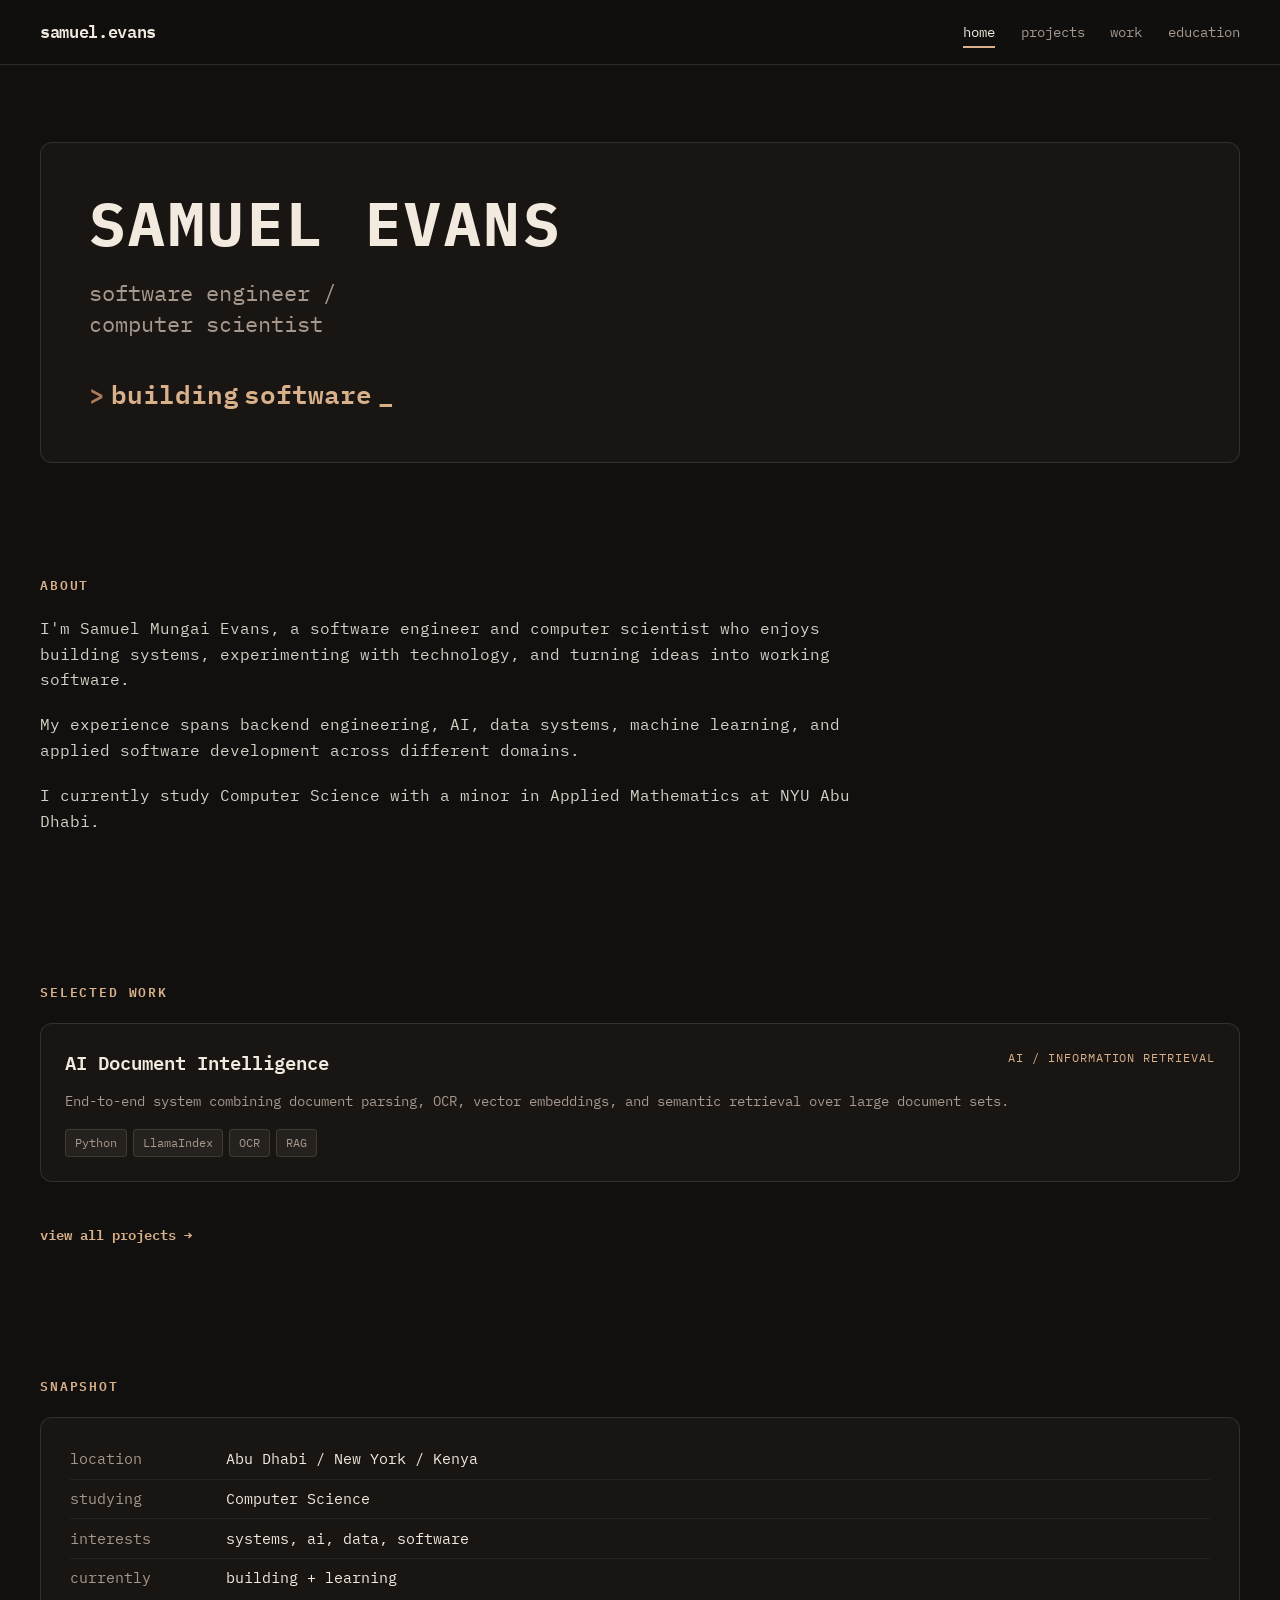
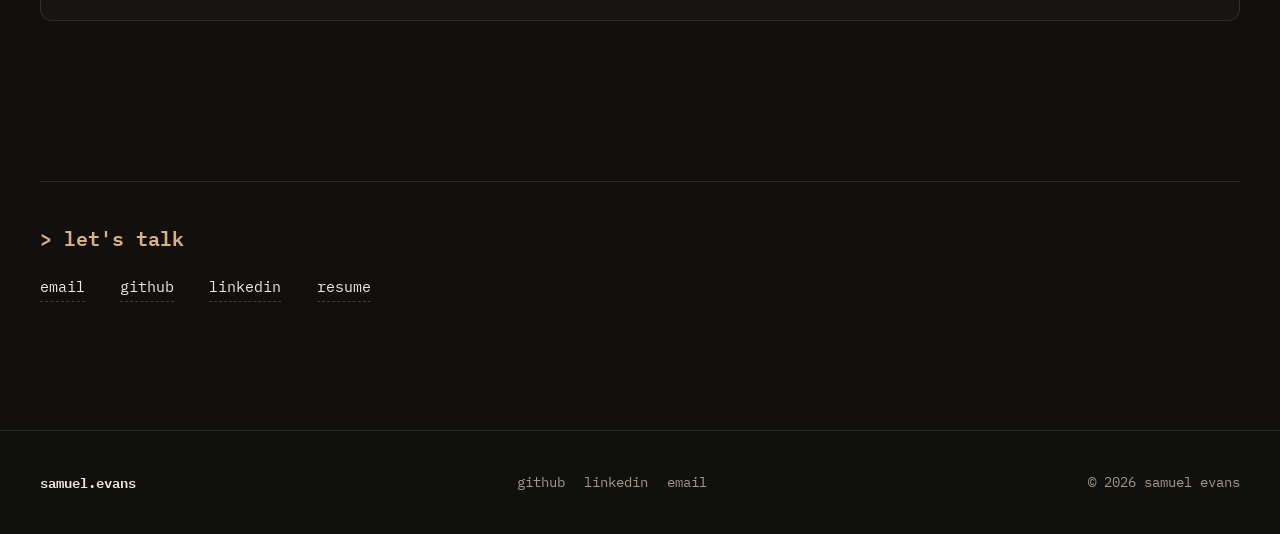
==== index.html @ 6c46eb94 "Initial commit: personal website structure and content" ====
<!DOCTYPE html>
<html lang="en">

<head>
  <meta charset="UTF-8" />
  <meta name="viewport" content="width=device-width, initial-scale=1.0" />
  <title>Samuel Evans — Software Engineer & Computer Scientist</title>
  <meta name="description"
    content="Samuel Evans is a software engineer and computer scientist building software, systems, and technical projects across backend engineering, artificial intelligence, data, and applied computing." />
  <meta property="og:type" content="website" />
  <meta property="og:title" content="Samuel Evans — Software Engineer & Computer Scientist" />
  <meta property="og:description"
    content="Software engineer and computer scientist building thoughtful software, systems, and experiments." />
  <meta name="theme-color" content="#11100F" />
  <link rel="stylesheet" href="assets/css/styles.css" />
  <link rel="icon" href="assets/images/favicon.svg" type="image/svg+xml" />
</head>

<body>
  <header class="site-header">
    <div class="container navbar">
      <a href="index.html" class="brand" aria-label="Samuel Evans home">samuel.evans</a>

      <div class="nav-wrap">
        <button class="nav-toggle" aria-label="Toggle navigation" aria-expanded="false">
          <span></span>
        </button>

        <nav class="nav" aria-label="Main navigation">
          <a href="index.html" aria-current="page">home</a>
          <a href="projects.html">projects</a>
          <a href="work.html">work</a>
          <a href="education.html">education</a>
        </nav>
      </div>
    </div>
  </header>

  <main>
    <!-- Hero Section -->
    <section class="hero">
      <div class="container reveal">
        <div class="hero-terminal">
          <div class="terminal-brand">SAMUEL EVANS</div>
          <div class="terminal-role">
            software engineer /<br />
            computer scientist
          </div>
          <div class="terminal-prompt">
            <span class="prompt-symbol">&gt;</span> building <span class="typing-target"
              data-words='["software", "systems", "tools", "experiments", "ideas into working things"]'>software</span><span
              class="cursor">_</span>
          </div>
        </div>
      </div>
    </section>

    <!-- Short About -->
    <section>
      <div class="container reveal">
        <div class="section-title">about</div>
        <div class="prose">
          <p>I'm Samuel Mungai Evans, a software engineer and computer scientist who enjoys building systems,
            experimenting with technology, and turning ideas into working software.</p>
          <p>My experience spans backend engineering, AI, data systems, machine learning, and applied software
            development across different domains.</p>
          <p>I currently study Computer Science with a minor in Applied Mathematics at NYU Abu Dhabi.</p>
        </div>
      </div>
    </section>

    <!-- Selected / Current -->
    <section>
      <div class="container reveal">
        <div class="section-title">selected work</div>
        <div class="card-grid">
          <!-- <article class="card">
            <div class="card-header">
              <h2 class="card-title"><a href="work/savannah-informatics.html">Savannah Informatics</a></h2>
              <span class="card-category">Backend / Systems</span>
            </div>
            <p class="card-copy">Production backend engineering for Electronic Medical Record systems, FHIR APIs, and clinical data workflows.</p>
            <div class="tag-list">
              <span class="tag">Python</span>
              <span class="tag">Django</span>
              <span class="tag">Go</span>
              <span class="tag">PostgreSQL</span>
            </div>
          </article> -->

          <article class="card">
            <div class="card-header">
              <h2 class="card-title"><a href="project/document-intelligence.html">AI Document Intelligence</a></h2>
              <span class="card-category">AI / Information Retrieval</span>
            </div>
            <p class="card-copy">End-to-end system combining document parsing, OCR, vector embeddings, and semantic
              retrieval over large document sets.</p>
            <div class="tag-list">
              <span class="tag">Python</span>
              <span class="tag">LlamaIndex</span>
              <span class="tag">OCR</span>
              <span class="tag">RAG</span>
            </div>
          </article>
        </div>

        <div style="margin-top: 1.5rem;">
          <a class="link-arrow" href="projects.html">view all projects →</a>
        </div>
      </div>
    </section>

    <!-- Snapshot -->
    <section>
      <div class="container reveal">
        <div class="section-title">snapshot</div>
        <div class="snapshot-box">
          <div class="snapshot-row">
            <span class="snapshot-label">location</span>
            <span class="snapshot-val">Abu Dhabi / New York / Kenya</span>
          </div>
          <div class="snapshot-row">
            <span class="snapshot-label">studying</span>
            <span class="snapshot-val">Computer Science</span>
          </div>
          <div class="snapshot-row">
            <span class="snapshot-label">interests</span>
            <span class="snapshot-val">systems, ai, data, software</span>
          </div>
          <div class="snapshot-row">
            <span class="snapshot-label">currently</span>
            <span class="snapshot-val">building + learning</span>
          </div>
        </div>
      </div>
    </section>

    <!-- Contact -->
    <section>
      <div class="container reveal">
        <div class="contact-block">
          <div class="contact-prompt">&gt; let's talk</div>
          <div class="contact-links">
            <a href="mailto:samuelevans837@gmail.com">email</a>
            <a href="https://github.com" target="_blank" rel="noreferrer">github</a>
            <a href="https://linkedin.com/in/samuelmevans" target="_blank" rel="noreferrer">linkedin</a>
            <a href="resume/resume.pdf" target="_blank" rel="noreferrer">resume</a>
          </div>
        </div>
      </div>
    </section>
  </main>

  <footer class="footer">
    <div class="container footer-inner">
      <div class="footer-brand">samuel.evans</div>
      <div class="footer-links">
        <a href="https://github.com" target="_blank" rel="noreferrer">github</a>
        <a href="https://linkedin.com/in/samuelmevans" target="_blank" rel="noreferrer">linkedin</a>
        <a href="mailto:samuelevans837@gmail.com">email</a>
      </div>
      <div>© <span data-current-year></span> samuel evans</div>
    </div>
  </footer>

  <script src="assets/js/main.js"></script>
</body>

</html>
---- assets/css/styles.css ----
@import url('https://fonts.googleapis.com/css2?family=IBM+Plex+Mono:ital,wght@0,400;0,500;0,600;0,700;1,400&display=swap');

:root {
  --color-bg: #11100f;
  --color-surface: #181513;
  --color-surface-strong: #221b18;
  --color-text: #f3eadf;
  --color-muted: #a6988d;
  --color-espresso: #ab7b5b;
  --color-walnut: #d8b18a;
  --color-caramel: #c68d60;
  --color-border: rgba(243, 234, 223, 0.12);
  --color-border-strong: rgba(243, 234, 223, 0.22);
  --max-width: 1200px;
  --radius: 12px;
  --font-mono: 'IBM Plex Mono', ui-monospace, SFMono-Regular, Menlo, Monaco, Consolas, monospace;
  --transition: 200ms ease;
}

* {
  box-sizing: border-box;
}

html {
  scroll-behavior: smooth;
  background-color: var(--color-bg);
}

body {
  margin: 0;
  font-family: var(--font-mono);
  background: var(--color-bg);
  color: var(--color-text);
  line-height: 1.65;
  -webkit-font-smoothing: antialiased;
  text-rendering: optimizeLegibility;
}

img {
  max-width: 100%;
  display: block;
}

a {
  color: inherit;
  text-decoration: none;
}

button,
input,
textarea,
select {
  font: inherit;
}

p {
  margin: 0 0 1.2rem;
}

ul,
ol {
  margin: 0;
  padding-left: 1.25rem;
}

li + li {
  margin-top: 0.4rem;
}

.container {
  width: min(var(--max-width), calc(100% - 2.5rem));
  margin: 0 auto;
}

/* Header & Navbar */
.site-header {
  position: sticky;
  top: 0;
  z-index: 50;
  background: rgba(17, 16, 15, 0.92);
  backdrop-filter: blur(12px);
  border-bottom: 1px solid var(--color-border);
}

.navbar {
  display: flex;
  align-items: center;
  justify-content: space-between;
  min-height: 64px;
  gap: 1rem;
}

.brand {
  font-family: var(--font-mono);
  font-weight: 600;
  font-size: 1.05rem;
  letter-spacing: -0.02em;
  color: var(--color-text);
  text-transform: lowercase;
}

.nav-wrap {
  display: flex;
  align-items: center;
  gap: 1.5rem;
}

.nav {
  display: flex;
  align-items: center;
  gap: 1.6rem;
  font-size: 0.9rem;
  text-transform: lowercase;
}

.nav a {
  color: var(--color-muted);
  transition: color var(--transition);
  position: relative;
}

.nav a:hover,
.nav a[aria-current="page"] {
  color: var(--color-text);
}

.nav a[aria-current="page"]::after {
  content: "";
  position: absolute;
  bottom: -4px;
  left: 0;
  width: 100%;
  height: 2px;
  background: var(--color-walnut);
}

.nav-toggle {
  display: none;
  background: transparent;
  border: 1px solid var(--color-border);
  border-radius: 6px;
  width: 38px;
  height: 38px;
  align-items: center;
  justify-content: center;
  cursor: pointer;
}

.nav-toggle span,
.nav-toggle span::before,
.nav-toggle span::after {
  display: block;
  width: 18px;
  height: 2px;
  background: var(--color-text);
  position: relative;
}

.nav-toggle span::before,
.nav-toggle span::after {
  content: "";
  position: absolute;
  left: 0;
}

.nav-toggle span::before {
  top: -5px;
}

.nav-toggle span::after {
  top: 5px;
}

/* Sections */
main {
  display: block;
}

section {
  padding: clamp(2.5rem, 5vw, 4.5rem) 0;
}

.section-title {
  font-size: 0.82rem;
  text-transform: uppercase;
  letter-spacing: 0.14em;
  color: var(--color-walnut);
  margin-bottom: 1.2rem;
  font-weight: 600;
}

/* Hero Terminal */
.hero {
  padding-top: clamp(3rem, 6vw, 5rem);
  padding-bottom: clamp(2rem, 4vw, 3rem);
}

.hero-terminal {
  background: var(--color-surface);
  border: 1px solid var(--color-border);
  border-radius: var(--radius);
  padding: clamp(1.8rem, 4vw, 3rem);
}

.terminal-brand {
  font-size: clamp(2.2rem, 5vw, 3.8rem);
  font-weight: 700;
  letter-spacing: 0.04em;
  text-transform: uppercase;
  color: var(--color-text);
  line-height: 1.1;
  margin-bottom: 1.2rem;
}

.terminal-role {
  font-size: clamp(1.05rem, 2.2vw, 1.4rem);
  color: var(--color-muted);
  font-weight: 400;
  line-height: 1.4;
  margin-bottom: 2rem;
}

.terminal-prompt {
  font-size: clamp(1.15rem, 2.4vw, 1.6rem);
  font-weight: 600;
  color: var(--color-walnut);
  display: flex;
  align-items: center;
  flex-wrap: wrap;
  gap: 0.35rem;
}

.prompt-symbol {
  color: var(--color-espresso);
  user-select: none;
}

.cursor {
  display: inline-block;
  font-weight: 700;
  color: var(--color-walnut);
  animation: blink 1s step-end infinite;
}

@keyframes blink {
  0%, 100% { opacity: 1; }
  50% { opacity: 0; }
}

/* Prose & Content Blocks */
.prose {
  font-size: 0.98rem;
  color: rgba(243, 234, 223, 0.88);
  max-width: 820px;
}

.prose p {
  margin-bottom: 1.2rem;
}

/* Selected Work / Cards */
.card-grid {
  display: grid;
  gap: 1.5rem;
}

.card {
  background: var(--color-surface);
  border: 1px solid var(--color-border);
  border-radius: var(--radius);
  padding: 1.5rem;
  transition: border-color var(--transition), transform var(--transition);
}

.card:hover {
  border-color: var(--color-border-strong);
  transform: translateY(-2px);
}

.card-header {
  display: flex;
  align-items: flex-start;
  justify-content: space-between;
  gap: 1rem;
  margin-bottom: 0.6rem;
}

.card-title {
  font-size: 1.2rem;
  font-weight: 600;
  color: var(--color-text);
  margin: 0;
}

.card-category {
  font-size: 0.75rem;
  color: var(--color-walnut);
  text-transform: uppercase;
  letter-spacing: 0.08em;
}

.card-copy {
  color: var(--color-muted);
  font-size: 0.9rem;
  margin-bottom: 1rem;
}

.tag-list {
  display: flex;
  flex-wrap: wrap;
  gap: 0.4rem;
}

.tag {
  font-size: 0.75rem;
  padding: 0.2rem 0.55rem;
  border-radius: 4px;
  background: rgba(243, 234, 223, 0.06);
  border: 1px solid var(--color-border);
  color: var(--color-muted);
}

.link-arrow {
  display: inline-flex;
  align-items: center;
  gap: 0.35rem;
  color: var(--color-walnut);
  font-weight: 600;
  font-size: 0.9rem;
  margin-top: 1rem;
  transition: color var(--transition);
}

.link-arrow:hover {
  color: var(--color-text);
}

/* Personal / Technical Snapshot */
.snapshot-box {
  background: var(--color-surface);
  border: 1px solid var(--color-border);
  border-radius: var(--radius);
  padding: 1.4rem 1.8rem;
  font-size: 0.92rem;
}

.snapshot-row {
  display: grid;
  grid-template-columns: 140px 1fr;
  gap: 1rem;
  padding: 0.45rem 0;
}

.snapshot-row + .snapshot-row {
  border-top: 1px solid rgba(243, 234, 223, 0.06);
}

.snapshot-label {
  color: var(--color-muted);
}

.snapshot-val {
  color: var(--color-text);
}

/* Contact Area */
.contact-block {
  border-top: 1px solid var(--color-border);
  padding-top: 2.5rem;
  margin-top: 2rem;
}

.contact-prompt {
  font-size: 1.25rem;
  font-weight: 600;
  color: var(--color-walnut);
  margin-bottom: 1.2rem;
}

.contact-links {
  display: flex;
  flex-wrap: wrap;
  gap: 1.5rem 2.2rem;
  font-size: 0.95rem;
}

.contact-links a {
  color: var(--color-text);
  border-bottom: 1px dashed var(--color-border-strong);
  padding-bottom: 2px;
  transition: color var(--transition), border-color var(--transition);
}

.contact-links a:hover {
  color: var(--color-walnut);
  border-color: var(--color-walnut);
}

/* Page Hero */
.page-hero {
  padding-top: clamp(2.5rem, 5vw, 4rem);
  padding-bottom: 1.5rem;
}

.page-hero h1 {
  font-size: clamp(1.8rem, 4vw, 2.8rem);
  font-weight: 700;
  line-height: 1.2;
  margin-bottom: 0.8rem;
}

.page-hero .lead {
  color: var(--color-muted);
  font-size: 1.05rem;
  max-width: 700px;
}

/* Project Filter */
.filter-bar {
  display: flex;
  flex-wrap: wrap;
  gap: 0.5rem;
  margin-bottom: 2rem;
}

.filter-chip {
  background: var(--color-surface);
  border: 1px solid var(--color-border);
  color: var(--color-muted);
  padding: 0.4rem 0.85rem;
  border-radius: 6px;
  font-size: 0.82rem;
  cursor: pointer;
  transition: all var(--transition);
}

.filter-chip:hover,
.filter-chip.is-active {
  border-color: var(--color-walnut);
  color: var(--color-text);
  background: var(--color-surface-strong);
}

.project-card.is-hidden {
  display: none !important;
}

/* Education Layout */
.edu-grid {
  display: grid;
  gap: 1.5rem;
}

.edu-card {
  background: var(--color-surface);
  border: 1px solid var(--color-border);
  border-radius: var(--radius);
  padding: 1.6rem;
}

.edu-institution {
  font-size: 1.3rem;
  font-weight: 700;
  color: var(--color-text);
  margin-bottom: 0.2rem;
}

.edu-degree {
  color: var(--color-walnut);
  font-weight: 600;
  font-size: 1rem;
  margin-bottom: 0.2rem;
}

.edu-date {
  color: var(--color-muted);
  font-size: 0.85rem;
  margin-bottom: 1.2rem;
}

/* Footer */
.footer {
  border-top: 1px solid var(--color-border);
  padding: 2.5rem 0;
  margin-top: 4rem;
  background: rgba(17, 16, 15, 0.5);
}

.footer-inner {
  display: flex;
  justify-content: space-between;
  align-items: center;
  gap: 1rem;
  flex-wrap: wrap;
  font-size: 0.85rem;
  color: var(--color-muted);
}

.footer-brand {
  font-weight: 600;
  color: var(--color-text);
}

.footer-links {
  display: flex;
  gap: 1.2rem;
}

.footer-links a:hover {
  color: var(--color-text);
}

/* Responsive & Mobile */
@media (max-width: 720px) {
  .nav-toggle {
    display: inline-flex;
  }

  .nav {
    position: absolute;
    top: 100%;
    right: 0;
    display: none;
    flex-direction: column;
    align-items: flex-start;
    background: var(--color-surface);
    border: 1px solid var(--color-border);
    border-radius: var(--radius);
    padding: 1.2rem;
    min-width: 200px;
    box-shadow: 0 10px 30px rgba(0,0,0,0.5);
  }

  .nav.open {
    display: flex;
  }

  .snapshot-row {
    grid-template-columns: 1fr;
    gap: 0.2rem;
  }
}

.reveal {
  opacity: 0;
  transform: translateY(12px);
  transition: opacity 500ms ease, transform 500ms ease;
}

.reveal.is-visible {
  opacity: 1;
  transform: translateY(0);
}
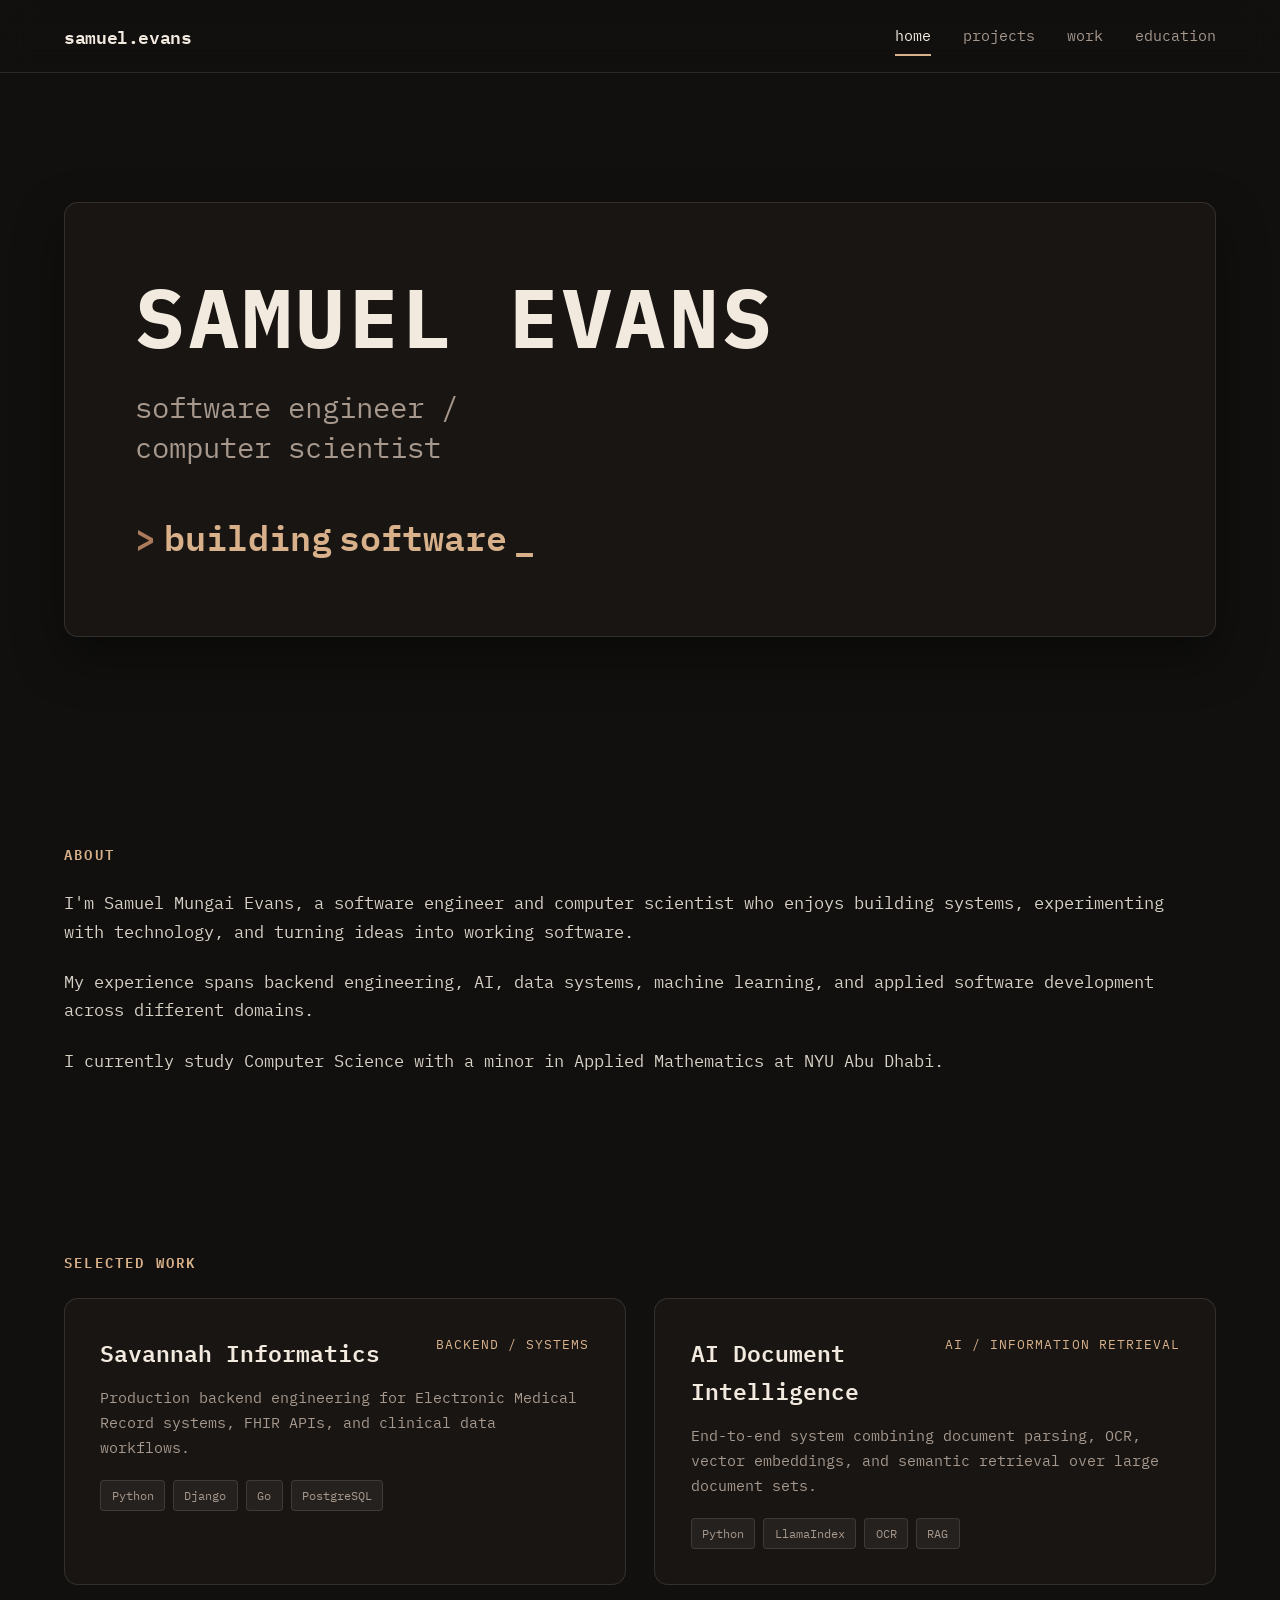
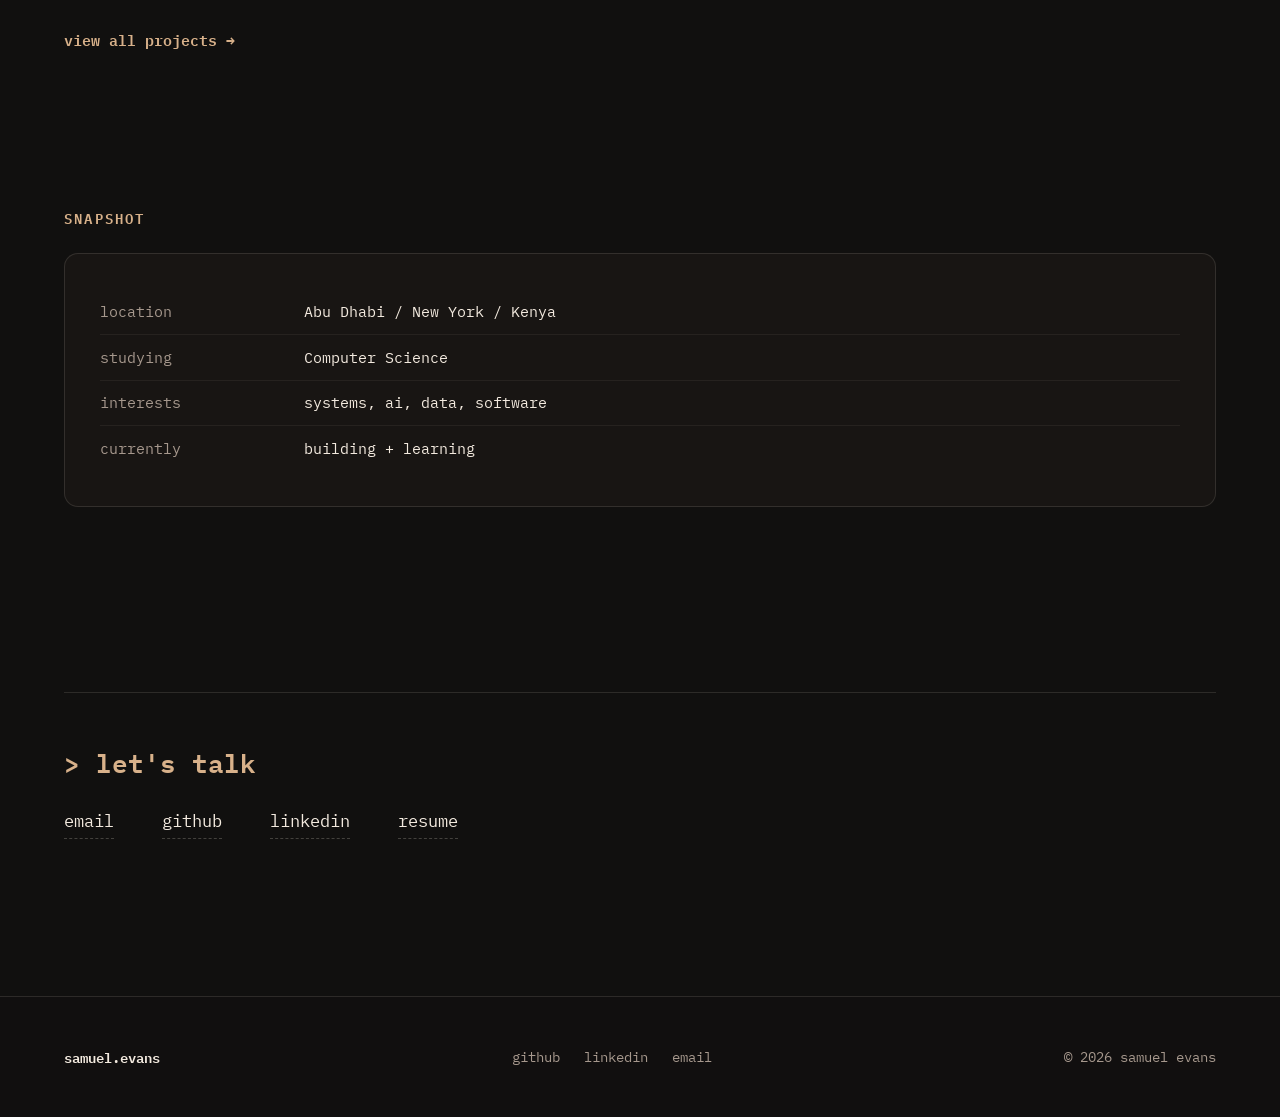
==== commit fd1be0c7: "Expand layout system: max-width 1600px, clamp page padding, full-screen hero and responsive grid" ====
--- a/index.html
+++ b/index.html
@@ -1,21 +1,17 @@
 <!DOCTYPE html>
 <html lang="en">
-
 <head>
   <meta charset="UTF-8" />
   <meta name="viewport" content="width=device-width, initial-scale=1.0" />
   <title>Samuel Evans — Software Engineer & Computer Scientist</title>
-  <meta name="description"
-    content="Samuel Evans is a software engineer and computer scientist building software, systems, and technical projects across backend engineering, artificial intelligence, data, and applied computing." />
+  <meta name="description" content="Samuel Evans is a software engineer and computer scientist building software, systems, and technical projects across backend engineering, artificial intelligence, data, and applied computing." />
   <meta property="og:type" content="website" />
   <meta property="og:title" content="Samuel Evans — Software Engineer & Computer Scientist" />
-  <meta property="og:description"
-    content="Software engineer and computer scientist building thoughtful software, systems, and experiments." />
+  <meta property="og:description" content="Software engineer and computer scientist building thoughtful software, systems, and experiments." />
   <meta name="theme-color" content="#11100F" />
   <link rel="stylesheet" href="assets/css/styles.css" />
   <link rel="icon" href="assets/images/favicon.svg" type="image/svg+xml" />
 </head>
-
 <body>
   <header class="site-header">
     <div class="container navbar">
@@ -47,9 +43,7 @@
             computer scientist
           </div>
           <div class="terminal-prompt">
-            <span class="prompt-symbol">&gt;</span> building <span class="typing-target"
-              data-words='["software", "systems", "tools", "experiments", "ideas into working things"]'>software</span><span
-              class="cursor">_</span>
+            <span class="prompt-symbol">&gt;</span> building <span class="typing-target" data-words='["software", "systems", "tools", "experiments", "ideas into working things"]'>software</span><span class="cursor">_</span>
           </div>
         </div>
       </div>
@@ -60,10 +54,8 @@
       <div class="container reveal">
         <div class="section-title">about</div>
         <div class="prose">
-          <p>I'm Samuel Mungai Evans, a software engineer and computer scientist who enjoys building systems,
-            experimenting with technology, and turning ideas into working software.</p>
-          <p>My experience spans backend engineering, AI, data systems, machine learning, and applied software
-            development across different domains.</p>
+          <p>I'm Samuel Mungai Evans, a software engineer and computer scientist who enjoys building systems, experimenting with technology, and turning ideas into working software.</p>
+          <p>My experience spans backend engineering, AI, data systems, machine learning, and applied software development across different domains.</p>
           <p>I currently study Computer Science with a minor in Applied Mathematics at NYU Abu Dhabi.</p>
         </div>
       </div>
@@ -74,7 +66,7 @@
       <div class="container reveal">
         <div class="section-title">selected work</div>
         <div class="card-grid">
-          <!-- <article class="card">
+          <article class="card">
             <div class="card-header">
               <h2 class="card-title"><a href="work/savannah-informatics.html">Savannah Informatics</a></h2>
               <span class="card-category">Backend / Systems</span>
@@ -86,15 +78,14 @@
               <span class="tag">Go</span>
               <span class="tag">PostgreSQL</span>
             </div>
-          </article> -->
+          </article>
 
           <article class="card">
             <div class="card-header">
               <h2 class="card-title"><a href="project/document-intelligence.html">AI Document Intelligence</a></h2>
               <span class="card-category">AI / Information Retrieval</span>
             </div>
-            <p class="card-copy">End-to-end system combining document parsing, OCR, vector embeddings, and semantic
-              retrieval over large document sets.</p>
+            <p class="card-copy">End-to-end system combining document parsing, OCR, vector embeddings, and semantic retrieval over large document sets.</p>
             <div class="tag-list">
               <span class="tag">Python</span>
               <span class="tag">LlamaIndex</span>
@@ -165,5 +156,4 @@
 
   <script src="assets/js/main.js"></script>
 </body>
-
 </html>
--- a/assets/css/styles.css
+++ b/assets/css/styles.css
@@ -11,8 +11,12 @@
   --color-caramel: #c68d60;
   --color-border: rgba(243, 234, 223, 0.12);
   --color-border-strong: rgba(243, 234, 223, 0.22);
-  --max-width: 1200px;
-  --radius: 12px;
+
+  --max-width: 1600px;
+  --page-padding: clamp(24px, 5vw, 80px);
+  --header-height: 72px;
+
+  --radius: 14px;
   --font-mono: 'IBM Plex Mono', ui-monospace, SFMono-Regular, Menlo, Monaco, Consolas, monospace;
   --transition: 200ms ease;
 }
@@ -67,18 +71,23 @@
   margin-top: 0.4rem;
 }
 
+/* Global Container Alignment System */
 .container {
-  width: min(var(--max-width), calc(100% - 2.5rem));
-  margin: 0 auto;
-}
-
-/* Header & Navbar */
+  width: 100%;
+  max-width: var(--max-width);
+  margin-inline: auto;
+  padding-inline: var(--page-padding);
+  box-sizing: border-box;
+}
+
+/* Full-width Header & Navbar */
 .site-header {
   position: sticky;
   top: 0;
   z-index: 50;
-  background: rgba(17, 16, 15, 0.92);
-  backdrop-filter: blur(12px);
+  width: 100%;
+  background: rgba(17, 16, 15, 0.94);
+  backdrop-filter: blur(14px);
   border-bottom: 1px solid var(--color-border);
 }
 
@@ -86,14 +95,14 @@
   display: flex;
   align-items: center;
   justify-content: space-between;
-  min-height: 64px;
-  gap: 1rem;
+  min-height: var(--header-height);
+  gap: 1.5rem;
 }
 
 .brand {
   font-family: var(--font-mono);
   font-weight: 600;
-  font-size: 1.05rem;
+  font-size: 1.15rem;
   letter-spacing: -0.02em;
   color: var(--color-text);
   text-transform: lowercase;
@@ -108,8 +117,8 @@
 .nav {
   display: flex;
   align-items: center;
-  gap: 1.6rem;
-  font-size: 0.9rem;
+  gap: 2rem;
+  font-size: 0.95rem;
   text-transform: lowercase;
 }
 
@@ -117,6 +126,7 @@
   color: var(--color-muted);
   transition: color var(--transition);
   position: relative;
+  padding: 0.2rem 0;
 }
 
 .nav a:hover,
@@ -139,8 +149,8 @@
   background: transparent;
   border: 1px solid var(--color-border);
   border-radius: 6px;
-  width: 38px;
-  height: 38px;
+  width: 40px;
+  height: 40px;
   align-items: center;
   justify-content: center;
   cursor: pointer;
@@ -150,7 +160,7 @@
 .nav-toggle span::before,
 .nav-toggle span::after {
   display: block;
-  width: 18px;
+  width: 20px;
   height: 2px;
   background: var(--color-text);
   position: relative;
@@ -164,70 +174,79 @@
 }
 
 .nav-toggle span::before {
-  top: -5px;
+  top: -6px;
 }
 
 .nav-toggle span::after {
-  top: 5px;
-}
-
-/* Sections */
+  top: 6px;
+}
+
+/* Main & Sections */
 main {
   display: block;
+  width: 100%;
 }
 
 section {
-  padding: clamp(2.5rem, 5vw, 4.5rem) 0;
+  width: 100%;
+  padding: clamp(3rem, 6vw, 5.5rem) 0;
 }
 
 .section-title {
-  font-size: 0.82rem;
+  font-size: 0.85rem;
   text-transform: uppercase;
-  letter-spacing: 0.14em;
-  color: var(--color-walnut);
-  margin-bottom: 1.2rem;
-  font-weight: 600;
-}
-
-/* Hero Terminal */
+  letter-spacing: 0.16em;
+  color: var(--color-walnut);
+  margin-bottom: 1.5rem;
+  font-weight: 600;
+}
+
+/* Expansive Terminal Hero */
 .hero {
-  padding-top: clamp(3rem, 6vw, 5rem);
-  padding-bottom: clamp(2rem, 4vw, 3rem);
+  min-height: calc(85vh - var(--header-height));
+  display: flex;
+  flex-direction: column;
+  justify-content: center;
+  padding-top: clamp(2.5rem, 5vw, 4.5rem);
+  padding-bottom: clamp(2.5rem, 5vw, 4.5rem);
 }
 
 .hero-terminal {
+  width: 100%;
   background: var(--color-surface);
   border: 1px solid var(--color-border);
   border-radius: var(--radius);
-  padding: clamp(1.8rem, 4vw, 3rem);
+  padding: clamp(2.2rem, 5.5vw, 4.8rem);
+  box-shadow: 0 20px 50px rgba(0, 0, 0, 0.4);
 }
 
 .terminal-brand {
-  font-size: clamp(2.2rem, 5vw, 3.8rem);
+  font-size: clamp(2.8rem, 6.5vw, 5.5rem);
   font-weight: 700;
   letter-spacing: 0.04em;
   text-transform: uppercase;
   color: var(--color-text);
-  line-height: 1.1;
-  margin-bottom: 1.2rem;
+  line-height: 1.08;
+  margin-bottom: 1.5rem;
 }
 
 .terminal-role {
-  font-size: clamp(1.05rem, 2.2vw, 1.4rem);
+  font-size: clamp(1.2rem, 2.6vw, 1.8rem);
   color: var(--color-muted);
   font-weight: 400;
   line-height: 1.4;
-  margin-bottom: 2rem;
+  margin-bottom: 2.5rem;
 }
 
 .terminal-prompt {
-  font-size: clamp(1.15rem, 2.4vw, 1.6rem);
+  font-size: clamp(1.25rem, 3vw, 2.2rem);
   font-weight: 600;
   color: var(--color-walnut);
   display: flex;
   align-items: center;
   flex-wrap: wrap;
-  gap: 0.35rem;
+  gap: 0.45rem;
+  white-space: normal;
 }
 
 .prompt-symbol {
@@ -247,28 +266,30 @@
   50% { opacity: 0; }
 }
 
-/* Prose & Content Blocks */
+/* Prose Content */
 .prose {
-  font-size: 0.98rem;
+  font-size: clamp(1rem, 1.3vw, 1.15rem);
   color: rgba(243, 234, 223, 0.88);
-  max-width: 820px;
+  max-width: 1100px;
+  line-height: 1.7;
 }
 
 .prose p {
-  margin-bottom: 1.2rem;
-}
-
-/* Selected Work / Cards */
+  margin-bottom: 1.4rem;
+}
+
+/* Grid & Cards - Responsive Layout */
 .card-grid {
   display: grid;
-  gap: 1.5rem;
+  grid-template-columns: repeat(auto-fit, minmax(420px, 1fr));
+  gap: 1.8rem;
 }
 
 .card {
   background: var(--color-surface);
   border: 1px solid var(--color-border);
   border-radius: var(--radius);
-  padding: 1.5rem;
+  padding: clamp(1.6rem, 3vw, 2.2rem);
   transition: border-color var(--transition), transform var(--transition);
 }
 
@@ -282,38 +303,39 @@
   align-items: flex-start;
   justify-content: space-between;
   gap: 1rem;
-  margin-bottom: 0.6rem;
+  margin-bottom: 0.8rem;
 }
 
 .card-title {
-  font-size: 1.2rem;
+  font-size: clamp(1.2rem, 1.8vw, 1.45rem);
   font-weight: 600;
   color: var(--color-text);
   margin: 0;
 }
 
 .card-category {
-  font-size: 0.75rem;
+  font-size: 0.8rem;
   color: var(--color-walnut);
   text-transform: uppercase;
   letter-spacing: 0.08em;
+  white-space: nowrap;
 }
 
 .card-copy {
   color: var(--color-muted);
-  font-size: 0.9rem;
-  margin-bottom: 1rem;
+  font-size: clamp(0.92rem, 1.2vw, 1.02rem);
+  margin-bottom: 1.2rem;
 }
 
 .tag-list {
   display: flex;
   flex-wrap: wrap;
-  gap: 0.4rem;
+  gap: 0.5rem;
 }
 
 .tag {
-  font-size: 0.75rem;
-  padding: 0.2rem 0.55rem;
+  font-size: 0.78rem;
+  padding: 0.25rem 0.65rem;
   border-radius: 4px;
   background: rgba(243, 234, 223, 0.06);
   border: 1px solid var(--color-border);
@@ -323,11 +345,11 @@
 .link-arrow {
   display: inline-flex;
   align-items: center;
-  gap: 0.35rem;
-  color: var(--color-walnut);
-  font-weight: 600;
-  font-size: 0.9rem;
-  margin-top: 1rem;
+  gap: 0.4rem;
+  color: var(--color-walnut);
+  font-weight: 600;
+  font-size: 0.95rem;
+  margin-top: 1.2rem;
   transition: color var(--transition);
 }
 
@@ -337,18 +359,19 @@
 
 /* Personal / Technical Snapshot */
 .snapshot-box {
+  width: 100%;
   background: var(--color-surface);
   border: 1px solid var(--color-border);
   border-radius: var(--radius);
-  padding: 1.4rem 1.8rem;
-  font-size: 0.92rem;
+  padding: clamp(1.6rem, 3vw, 2.2rem);
+  font-size: clamp(0.95rem, 1.2vw, 1.05rem);
 }
 
 .snapshot-row {
   display: grid;
-  grid-template-columns: 140px 1fr;
-  gap: 1rem;
-  padding: 0.45rem 0;
+  grid-template-columns: 180px 1fr;
+  gap: 1.5rem;
+  padding: 0.6rem 0;
 }
 
 .snapshot-row + .snapshot-row {
@@ -363,31 +386,31 @@
   color: var(--color-text);
 }
 
-/* Contact Area */
+/* Full-width Contact Section */
 .contact-block {
   border-top: 1px solid var(--color-border);
-  padding-top: 2.5rem;
+  padding-top: 3rem;
   margin-top: 2rem;
 }
 
 .contact-prompt {
-  font-size: 1.25rem;
-  font-weight: 600;
-  color: var(--color-walnut);
-  margin-bottom: 1.2rem;
+  font-size: clamp(1.3rem, 2.2vw, 1.6rem);
+  font-weight: 600;
+  color: var(--color-walnut);
+  margin-bottom: 1.5rem;
 }
 
 .contact-links {
   display: flex;
   flex-wrap: wrap;
-  gap: 1.5rem 2.2rem;
-  font-size: 0.95rem;
+  gap: 1.8rem 3rem;
+  font-size: 1.05rem;
 }
 
 .contact-links a {
   color: var(--color-text);
   border-bottom: 1px dashed var(--color-border-strong);
-  padding-bottom: 2px;
+  padding-bottom: 3px;
   transition: color var(--transition), border-color var(--transition);
 }
 
@@ -396,40 +419,40 @@
   border-color: var(--color-walnut);
 }
 
-/* Page Hero */
+/* Page Hero Header */
 .page-hero {
-  padding-top: clamp(2.5rem, 5vw, 4rem);
-  padding-bottom: 1.5rem;
+  padding-top: clamp(3rem, 6vw, 4.5rem);
+  padding-bottom: 2rem;
 }
 
 .page-hero h1 {
-  font-size: clamp(1.8rem, 4vw, 2.8rem);
+  font-size: clamp(2.2rem, 5vw, 3.5rem);
   font-weight: 700;
-  line-height: 1.2;
-  margin-bottom: 0.8rem;
+  line-height: 1.15;
+  margin-bottom: 1rem;
 }
 
 .page-hero .lead {
   color: var(--color-muted);
-  font-size: 1.05rem;
-  max-width: 700px;
-}
-
-/* Project Filter */
+  font-size: clamp(1.05rem, 1.5vw, 1.25rem);
+  max-width: 900px;
+}
+
+/* Project Filter Chips */
 .filter-bar {
   display: flex;
   flex-wrap: wrap;
-  gap: 0.5rem;
-  margin-bottom: 2rem;
+  gap: 0.65rem;
+  margin-bottom: 2.2rem;
 }
 
 .filter-chip {
   background: var(--color-surface);
   border: 1px solid var(--color-border);
   color: var(--color-muted);
-  padding: 0.4rem 0.85rem;
+  padding: 0.5rem 1.1rem;
   border-radius: 6px;
-  font-size: 0.82rem;
+  font-size: 0.88rem;
   cursor: pointer;
   transition: all var(--transition);
 }
@@ -448,51 +471,52 @@
 /* Education Layout */
 .edu-grid {
   display: grid;
-  gap: 1.5rem;
+  gap: 2rem;
 }
 
 .edu-card {
   background: var(--color-surface);
   border: 1px solid var(--color-border);
   border-radius: var(--radius);
-  padding: 1.6rem;
+  padding: clamp(1.8rem, 3.5vw, 2.5rem);
 }
 
 .edu-institution {
-  font-size: 1.3rem;
+  font-size: clamp(1.4rem, 2.2vw, 1.8rem);
   font-weight: 700;
   color: var(--color-text);
-  margin-bottom: 0.2rem;
+  margin-bottom: 0.4rem;
 }
 
 .edu-degree {
   color: var(--color-walnut);
   font-weight: 600;
-  font-size: 1rem;
-  margin-bottom: 0.2rem;
+  font-size: clamp(1.05rem, 1.5vw, 1.2rem);
+  margin-bottom: 0.3rem;
 }
 
 .edu-date {
   color: var(--color-muted);
-  font-size: 0.85rem;
-  margin-bottom: 1.2rem;
-}
-
-/* Footer */
+  font-size: 0.9rem;
+  margin-bottom: 1.5rem;
+}
+
+/* Full-width Footer */
 .footer {
+  width: 100%;
   border-top: 1px solid var(--color-border);
-  padding: 2.5rem 0;
-  margin-top: 4rem;
-  background: rgba(17, 16, 15, 0.5);
+  padding: 3rem 0;
+  margin-top: 5rem;
+  background: rgba(17, 16, 15, 0.6);
 }
 
 .footer-inner {
   display: flex;
   justify-content: space-between;
   align-items: center;
-  gap: 1rem;
+  gap: 1.5rem;
   flex-wrap: wrap;
-  font-size: 0.85rem;
+  font-size: 0.9rem;
   color: var(--color-muted);
 }
 
@@ -503,15 +527,21 @@
 
 .footer-links {
   display: flex;
-  gap: 1.2rem;
+  gap: 1.5rem;
 }
 
 .footer-links a:hover {
   color: var(--color-text);
 }
 
-/* Responsive & Mobile */
-@media (max-width: 720px) {
+/* Responsive Viewports (375px, 768px, 1024px, 1440px, 1920px) */
+@media (max-width: 900px) {
+  .card-grid {
+    grid-template-columns: 1fr;
+  }
+}
+
+@media (max-width: 768px) {
   .nav-toggle {
     display: inline-flex;
   }
@@ -519,16 +549,16 @@
   .nav {
     position: absolute;
     top: 100%;
-    right: 0;
+    right: var(--page-padding);
     display: none;
     flex-direction: column;
     align-items: flex-start;
     background: var(--color-surface);
     border: 1px solid var(--color-border);
     border-radius: var(--radius);
-    padding: 1.2rem;
-    min-width: 200px;
-    box-shadow: 0 10px 30px rgba(0,0,0,0.5);
+    padding: 1.4rem;
+    min-width: 220px;
+    box-shadow: 0 10px 30px rgba(0, 0, 0, 0.5);
   }
 
   .nav.open {
@@ -537,7 +567,13 @@
 
   .snapshot-row {
     grid-template-columns: 1fr;
-    gap: 0.2rem;
+    gap: 0.3rem;
+  }
+
+  .card-header {
+    flex-direction: column;
+    align-items: flex-start;
+    gap: 0.3rem;
   }
 }
 
